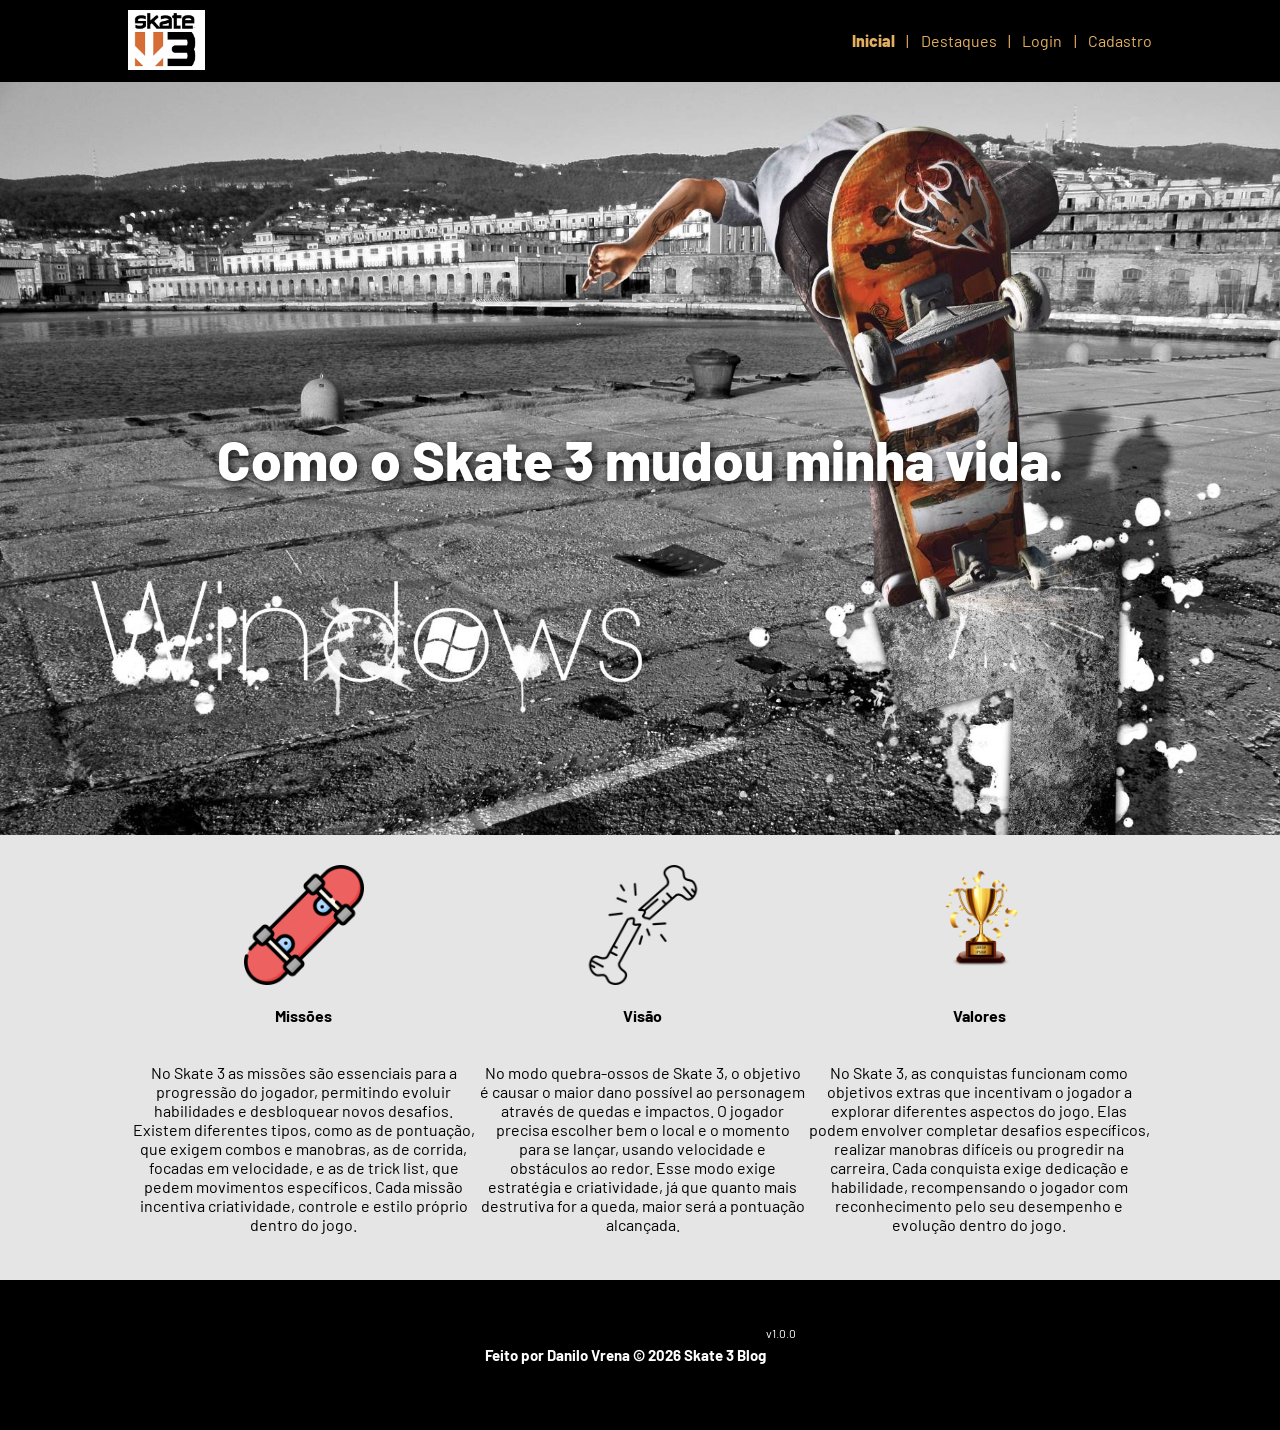
==== public/index.html @ 99260141 "adicionando a home juntamente ao seu css" ====
<!DOCTYPE html>
<html lang="en">

<head>
  <meta charset="UTF-8">
  <meta http-equiv="X-UA-Compatible" content="IE=edge">
  <meta name="viewport" content="width=device-width, initial-scale=1.0">

  <title>AquaTech | Página Inicial</title>

  <script src="./js/sessao.js"></script>

  <link rel="stylesheet" href="./css/estilo.css">
  <link rel="icon" href="./assets/icon/favicon2.ico">
  <link rel="preconnect" href="https://fonts.gstatic.com">
</head>

<body>
  <div class="header">
    <div class="container">
      <div class="logo">
        <img src="./assets/imgs/logo_Skate3.png">
      </div>
      <ul class="navbar">
        <li class="agora">
          <a href="#">Inicial</a>
        </li>
        <li>|</li>
        <li>
          <a href="simulador.html">Destaques</a>
        </li>
        <li>|</li>
        <li>
          <a href="login.html">Login</a>
        </li>
        <li>|</li>
        <li>
          <a href="cadastro.html">Cadastro</a>
        </li>
      </ul>
    </div>
  </div>

  <div class="banner">
    <div class="container">
      <p>Como o <span>Skate 3</span> mudou minha <span>vida</span>.</p>
    </div>
  </div>

  <div class="social">
    <div class="container">
      <div class="boxes">
        <div class="box">
          <img src="assets/imgs/skateicon.jpg">
          <h4>Missões</h4>
          <p>No Skate 3 as missões são essenciais para a progressão do jogador, permitindo evoluir habilidades e
            desbloquear novos desafios. Existem diferentes tipos, como as de pontuação, que exigem combos e manobras, as
            de corrida, focadas em velocidade, e as de trick list, que pedem movimentos específicos. Cada missão
            incentiva criatividade, controle e estilo próprio dentro do jogo.</p>
        </div>
        <div class="box">
          <img src="assets/imgs/ossosicon.jpg">
          <h4>Visão</h4>
          <p>No modo quebra-ossos de Skate 3, o objetivo é causar o maior dano possível ao personagem através de quedas
            e impactos. O jogador precisa escolher bem o local e o momento para se lançar, usando velocidade e
            obstáculos ao redor. Esse modo exige estratégia e criatividade, já que quanto mais destrutiva for a queda,
            maior será a pontuação alcançada.</p>
        </div>
        <div class="box">
          <img src="assets/imgs/trofeuicon.jpg">
          <h4>Valores</h4>
          <p>No Skate 3, as conquistas funcionam como objetivos extras que incentivam o jogador a explorar diferentes
            aspectos do jogo. Elas podem envolver completar desafios específicos, realizar manobras difíceis ou
            progredir na carreira. Cada conquista exige dedicação e habilidade, recompensando o jogador com
            reconhecimento pelo seu desempenho e evolução dentro do jogo.</p>
        </div>
      </div>
    </div>
  </div>

  <div class="footer">
    <div class="container">
      <h4>Feito por Danilo Vrena © 2026 Skate 3 Blog</h4>
      <span class="version">v1.0.0</span>
    </div>
  </div>
</body>

</html>
---- public/css/estilo.css ----
@import url('https://fonts.googleapis.com/css2?family=Barlow:ital,wght@0,100;0,200;0,300;0,400;0,500;0,600;0,700;0,800;0,900;1,100;1,200;1,300;1,400;1,500;1,600;1,700;1,800;1,900&display=swap');

body {
  margin: 0;
  padding: 0;
  font-family: 'Barlow', 'Segoe UI', 'Segoe UI', Tahoma, Geneva, Verdana, sans-serif;
  background-color: black;
}

:root {
  --tamanho-header: 80px;
  --tamanho-banner: calc(100vh - var(--tamanho-header) - var(--tamanho-footer) - 2px);
  --tamanho-simulador: calc(100vh - var(--tamanho-header) - var(--tamanho-footer) - 2px);
  --tamanho-login: calc(100vh - var(--tamanho-header) - var(--tamanho-footer) - 2px);
  --tamanho-footer: 65px;
}

.container {
  display: flex;
  width: 80%;
  margin: auto;

}

.header {
  height: var(--tamanho-header);
  border-bottom: 2px solid black;
  background-color: black;
}

.header .container {
  justify-content: space-between;
  align-items: center;
  height: 100%;       
  padding: 0 20px;  
}

.header a {
  text-decoration: none;
  color: #e3b062;
}

.agora {
  font-weight: 800;
}

.navbar {
  width: 300px;
  display: flex;
  align-items: center;
  justify-content: space-between;
  list-style: none;
  color: #e3b062;
}

.titulo {
  color: #32b9cd;
  width: fit-content;
  font-weight: 500;
}

.header h1 {
  margin: 0;
  height: 80px;
}


.logo img {
  height: 60px;
  display: flex;
  align-items: flex-start;
  margin-right: 10px;
}

/* BANNER */

.banner {
  height: var(--tamanho-banner);
  color: white;
  background-image: url('../assets/imgs/backGroundskate3.jpg');
  background-size: cover;
}

.banner .container {
  display: flex;
  justify-content: center;
  align-items: center;
  height: 100%;
}

.banner .container p {
  color: white;
  font-weight: 800;
  font-size: 55px;
  text-align: center;
  text-shadow: 2px 2px 10px black;
}


.banner .container span {
  font-weight: 800;
}

/* MISSÃO VISÃO VALORES */

.social {
  background-color: #e5e5e5;
  display: flex;
}

.social .container {
  justify-content: center;
}

.box img {
  width: 170px;
}

.social .container .boxes {
  display: flex;
  justify-content: space-between;
  width: 100%;
  padding: 30px 0;
}

.social p {
  text-align: center;
}

.box {
  display: flex;
  flex-direction: column;
  align-items: center;
}

.box img {
  width: 120px;
  height: 120px;
  object-fit: contain;
}

/* FOOTER */

.footer {
  background-color: black;
  height: 150px;
  color: #fff;
  display: flex;
  font-size: 15px;
}

.footer .container {
  justify-content: center;
  text-align: center;
}

.footer .container .version {
  font-size: 12px;
}

/* LOGIN */

.login {
  height: var(--tamanho-login);
  background-image: url('../assets/imgs/bg-jelly-fish-para-home.png');
  background-size: cover;
}

.login .container {
  justify-content: center;
  align-items: center;
  height: 100%;
}

.card {
  width: 50%;
  background-color: #e5e5e5;
  border-radius: 10px;
  display: flex;
  align-items: center;
  justify-content: space-evenly;
  color: palevioletred;
  flex-direction: column;
  height: fit-content;
  padding: 20px 0;
}

.card h2 {
  margin: 0;
  font-size: 30px;
}

.formulario {
  display: flex;
  height: 90%;
  width: 80%;
  justify-content: space-around;
  flex-direction: column;
}

.formulario span {
  font-size: 15px;
  font-weight: 800;
}

.formulario input {
  border: 2px solid #32b9cd;
  text-align: center;
  border-radius: 10px;
  margin: 0;
}

.formulario select {
  border: 2px solid #32b9cd;
  background-color: white;
  color: gray;
  height: 36px;
  text-align: center;
  border-radius: 10px;
  margin: 0;
}

.campo {
  display: flex;
  flex-direction: column;
  justify-content: start;
  padding: 5px 0;
}

.botao {
  cursor: pointer;
  font-family: "Barlow", sans-serif;
  border: 0;
  border-radius: 5px;
  font-weight: 600;
  font-size: 18px;
  color: #fff;
  background-color: #ED145B;
  width: 120px;
  height: 30px;
  align-self: center;
  margin-top: 20px;
}

.loading-div {
  width: 50px;
  display: none;
}

.loading-div img {
  height: 50px;
  width: 50px;
}

#div_erros_login {
  display: none
}

/* FORMULARIO */

.alerta_erro{
  display: flex;
  justify-content: flex-end;
}

.card_erro {
  display: none;
  background-color: #fff;
  color: black;
  width: 230px;
  position: fixed;
  border-radius: 4px;
  border: #ED145B 3px solid;
  padding: 10px;
  margin-right: 10%;
}

.card_erro #mensagem_erro{
  font-weight: 500;
  font-size: 20px;
}

.formulario .tipo_campo {
  font-size: 20px;
  font-weight: 600 !important;
}

.formulario {
  display: flex;
  flex-direction: column;
}

input {
  margin-bottom: 10px;
  border: 2px solid #32b9cd;
  padding: 10px;
  text-align: center;
  border-radius: 10px;
}

.btn {
  font-family: "Barlow", sans-serif;
  border: 0;
  border-radius: 5px;
  font-weight: 600;
  font-size: 18px;
  padding: 10px 15px;
  color: white;
  background-color: #ED145B;
  width: 120px;
  align-self: center;
  margin-top: 5px;
}

.loading-div {
  width: 50px;
  margin: auto;
  display: none;
}

.loading-div img {
  height: 50px;
  width: 50px;
}

/* SIMULADOR */

.simulador {
  color: white;
}

.simulador .container {
  flex-direction: column;
  overflow: scroll; 
  height: var(--tamanho-simulador);
}

/* ALERTA */

#alerta {
  position: absolute;
  right: 0;
  bottom: 0;
}

.mensagem-alarme {
  background-color: white;
  border-radius: 5px;
  width: 300px;
  height: 80px;
  margin: 10px;
  padding: 10px 0;
  display: flex;
  justify-content: space-evenly;
  align-items: center;
}

.mensagem-alarme h3 {
  font-size: 14px;
  margin: 0;
}

.mensagem-alarme .informacao {
  width: 66%;
}

.alarme-sino {
  width: 48px;
  height: 48px;
  animation-name: bell;
  animation-duration: 4s;
  background-image: url('https://cdn-icons-png.flaticon.com/512/1157/1157000.png');
  background-size: cover;
  animation-iteration-count: infinite;
}

@keyframes bell {
  0%   {transform: rotate(25deg)}
  25%  {transform: rotate(-25deg)}
  50%  {transform: rotate(25deg)}
  75%  {transform: rotate(-25deg)}
  100% {transform: rotate(25deg)}
}
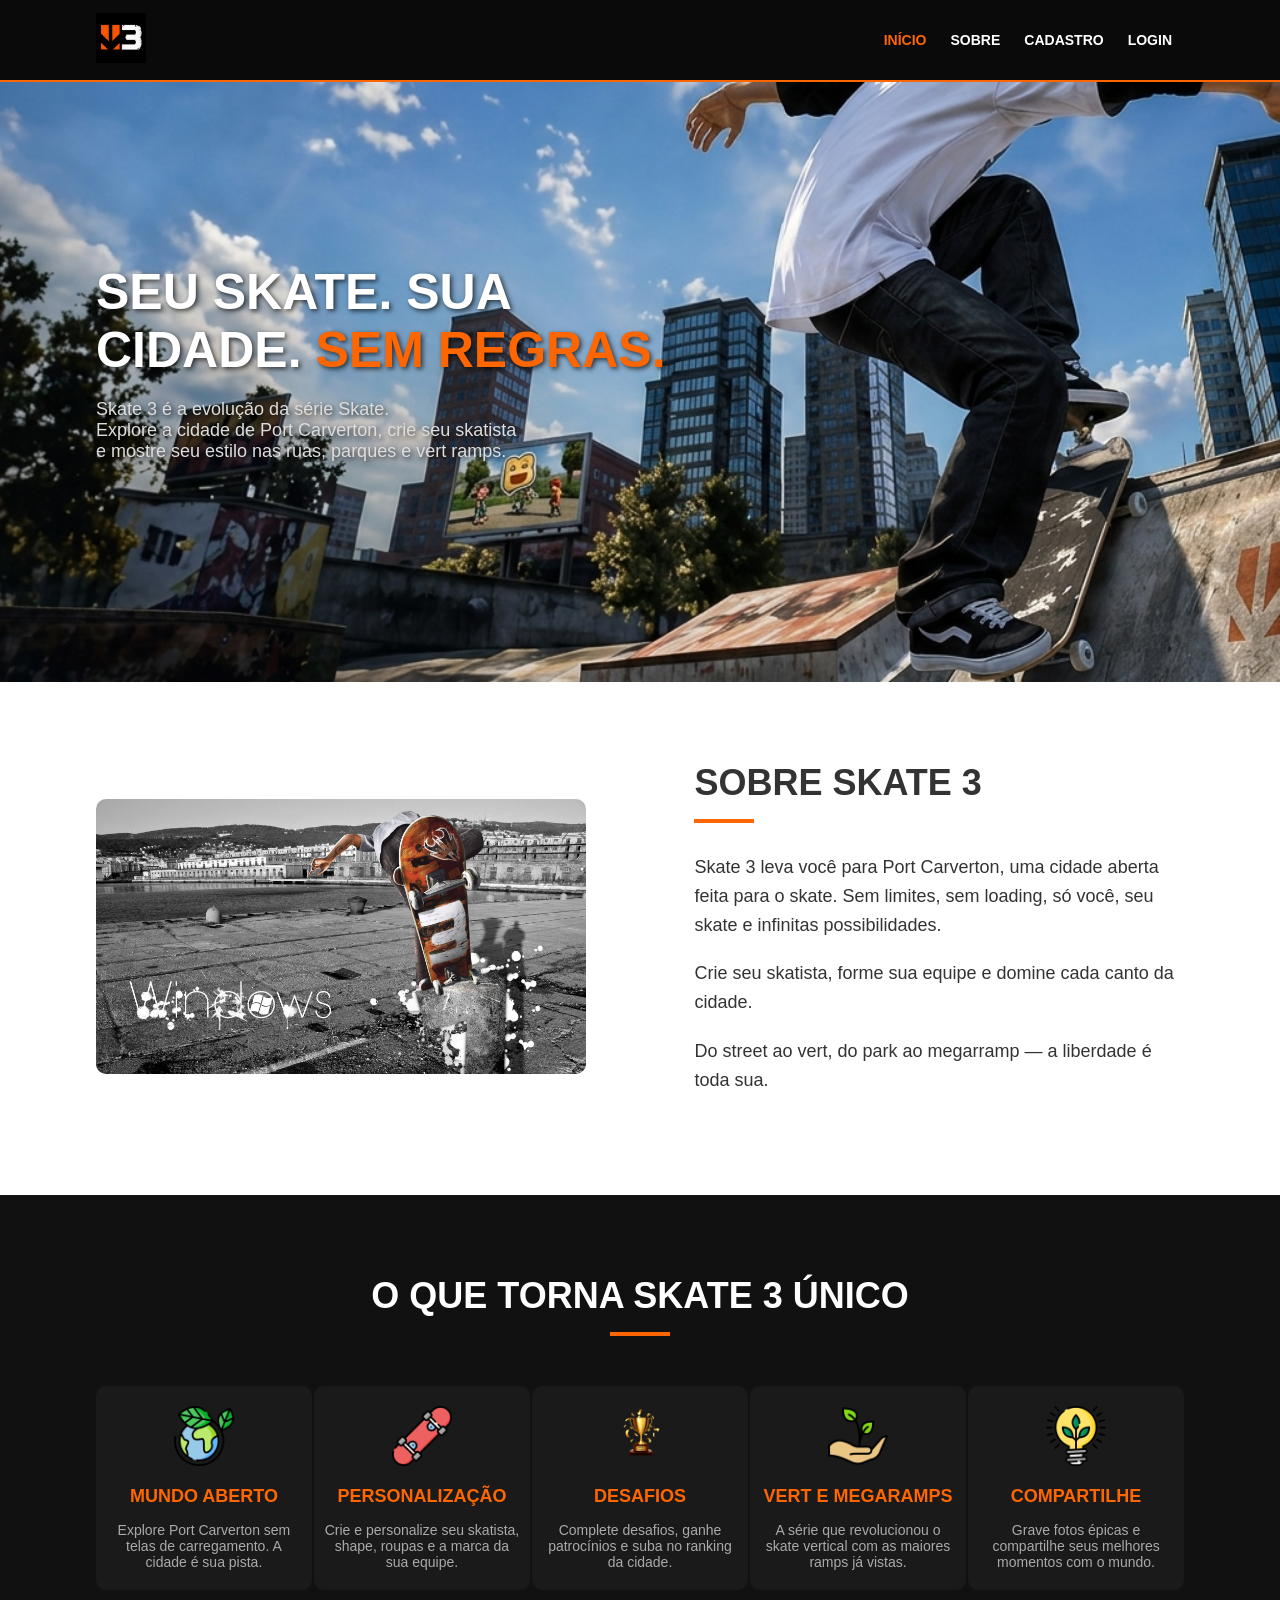
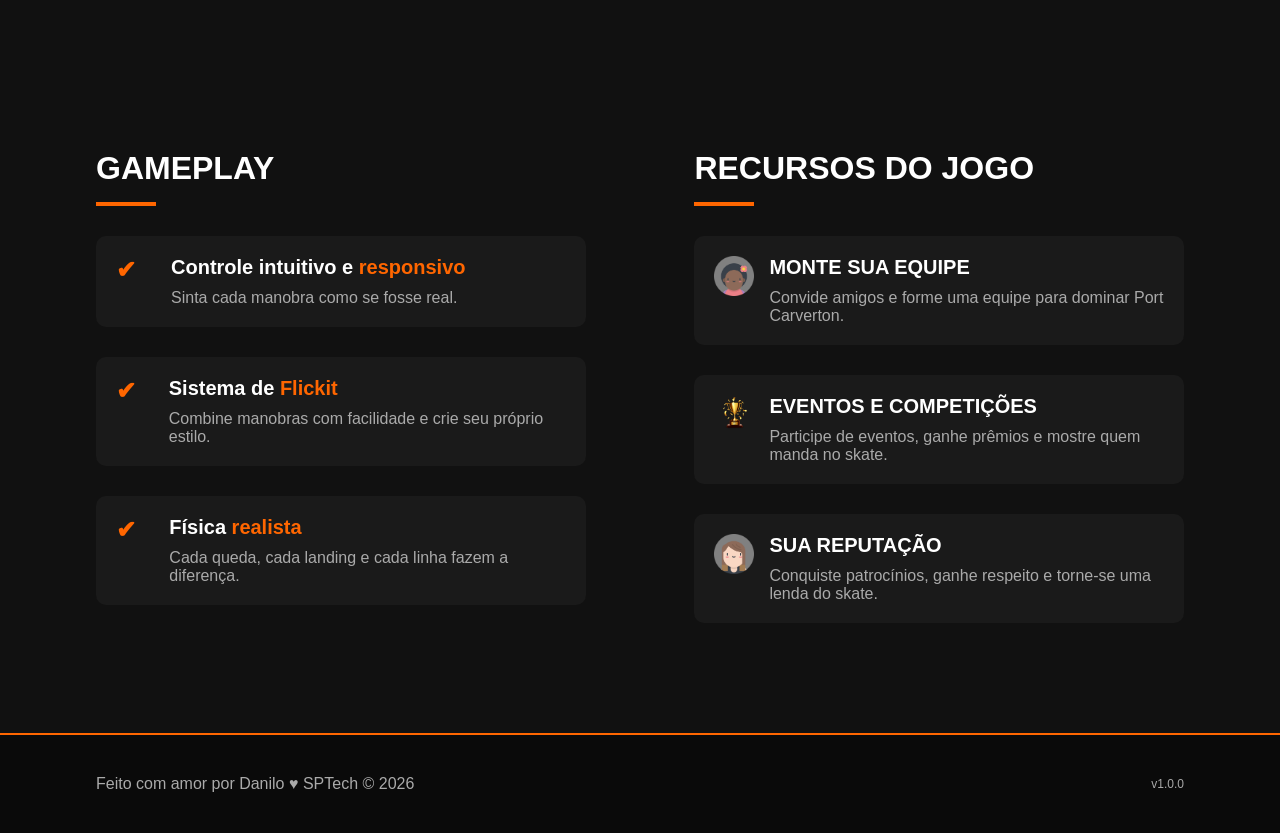
==== commit 5e726008: "home v2" ====
--- a/public/index.html
+++ b/public/index.html
@@ -1,89 +1,159 @@
-<!DOCTYPE html>
-<html lang="en">
-
-<head>
-  <meta charset="UTF-8">
-  <meta http-equiv="X-UA-Compatible" content="IE=edge">
-  <meta name="viewport" content="width=device-width, initial-scale=1.0">
-
-  <title>AquaTech | Página Inicial</title>
-
-  <script src="./js/sessao.js"></script>
-
-  <link rel="stylesheet" href="./css/estilo.css">
-  <link rel="icon" href="./assets/icon/favicon2.ico">
-  <link rel="preconnect" href="https://fonts.gstatic.com">
-</head>
-
-<body>
-  <div class="header">
-    <div class="container">
-      <div class="logo">
-        <img src="./assets/imgs/logo_Skate3.png">
-      </div>
-      <ul class="navbar">
-        <li class="agora">
-          <a href="#">Inicial</a>
-        </li>
-        <li>|</li>
-        <li>
-          <a href="simulador.html">Destaques</a>
-        </li>
-        <li>|</li>
-        <li>
-          <a href="login.html">Login</a>
-        </li>
-        <li>|</li>
-        <li>
-          <a href="cadastro.html">Cadastro</a>
-        </li>
-      </ul>
-    </div>
-  </div>
-
-  <div class="banner">
-    <div class="container">
-      <p>Como o <span>Skate 3</span> mudou minha <span>vida</span>.</p>
-    </div>
-  </div>
-
-  <div class="social">
-    <div class="container">
-      <div class="boxes">
-        <div class="box">
-          <img src="assets/imgs/skateicon.jpg">
-          <h4>Missões</h4>
-          <p>No Skate 3 as missões são essenciais para a progressão do jogador, permitindo evoluir habilidades e
-            desbloquear novos desafios. Existem diferentes tipos, como as de pontuação, que exigem combos e manobras, as
-            de corrida, focadas em velocidade, e as de trick list, que pedem movimentos específicos. Cada missão
-            incentiva criatividade, controle e estilo próprio dentro do jogo.</p>
-        </div>
-        <div class="box">
-          <img src="assets/imgs/ossosicon.jpg">
-          <h4>Visão</h4>
-          <p>No modo quebra-ossos de Skate 3, o objetivo é causar o maior dano possível ao personagem através de quedas
-            e impactos. O jogador precisa escolher bem o local e o momento para se lançar, usando velocidade e
-            obstáculos ao redor. Esse modo exige estratégia e criatividade, já que quanto mais destrutiva for a queda,
-            maior será a pontuação alcançada.</p>
-        </div>
-        <div class="box">
-          <img src="assets/imgs/trofeuicon.jpg">
-          <h4>Valores</h4>
-          <p>No Skate 3, as conquistas funcionam como objetivos extras que incentivam o jogador a explorar diferentes
-            aspectos do jogo. Elas podem envolver completar desafios específicos, realizar manobras difíceis ou
-            progredir na carreira. Cada conquista exige dedicação e habilidade, recompensando o jogador com
-            reconhecimento pelo seu desempenho e evolução dentro do jogo.</p>
-        </div>
-      </div>
-    </div>
-  </div>
-
-  <div class="footer">
-    <div class="container">
-      <h4>Feito por Danilo Vrena © 2026 Skate 3 Blog</h4>
-      <span class="version">v1.0.0</span>
-    </div>
-  </div>
-</body>
-
+<!DOCTYPE html>
+<html lang="pt-br">
+
+<head>
+  <meta charset="UTF-8">
+  <meta http-equiv="X-UA-Compatible" content="IE=edge">
+  <meta name="viewport" content="width=device-width, initial-scale=1.0">
+  <title>Skate 3 | Oficial</title>
+  <link rel="stylesheet" href="./css/estilo.css">
+  <link rel="icon" href="./assets/imgs/skateicon.jpg">
+</head>
+
+<body>
+
+  <div class="header">
+    <div class="container">
+      <div class="logo">
+        <img src="./assets/imgs/logoFinalSkate3.png" alt="Skate 3 Logo">
+      </div>
+      <ul class="navbar">
+        <li class="agora"><a href="#inicio">INÍCIO</a></li>
+        <li><a href="#sobre">SOBRE</a></li>
+        <li><a href="#">CADASTRO</a></li>
+        <li><a href="#">LOGIN</a></li>
+      </ul>
+    </div>
+  </div>
+
+  <div id="inicio" class="banner">
+    <div class="container">
+      <div class="banner-content">
+        <h1>SEU SKATE. SUA CIDADE. <span>SEM REGRAS.</span></h1>
+        <p>Skate 3 é a evolução da série Skate.<br>
+          Explore a cidade de Port Carverton, crie seu skatista<br>
+          e mostre seu estilo nas ruas, parques e vert ramps.</p>
+        <div class="botoes">
+        </div>
+      </div>
+    </div>
+  </div>
+
+  <div id="sobre" class="sobre">
+    <div class="container">
+      <div class="sobre-img">
+        <img src="./assets/imgs/backGroundskate3.jpg" alt="Skate 3 Sobre">
+      </div>
+      <div class="sobre-text">
+        <h2>SOBRE SKATE 3</h2>
+        <div class="linha-laranja"></div>
+        <p>Skate 3 leva você para Port Carverton, uma cidade aberta feita para o skate. Sem limites, sem loading, só
+          você, seu skate e infinitas possibilidades.</p>
+        <p>Crie seu skatista, forme sua equipe e domine cada canto da cidade.</p>
+        <p>Do street ao vert, do park ao megarramp — a liberdade é toda sua.</p>
+      </div>
+    </div>
+  </div>
+
+  <div class="features">
+    <div class="container flex-column">
+      <h2>O QUE TORNA SKATE 3 ÚNICO</h2>
+      <div class="linha-laranja"></div>
+      <div class="boxes">
+        <div class="box">
+          <img src="./assets/imgs/planet-earth_color.png" alt="Mundo Aberto">
+          <h4>MUNDO ABERTO</h4>
+          <p>Explore Port Carverton sem telas de carregamento. A cidade é sua pista.</p>
+        </div>
+        <div class="box">
+          <img src="./assets/imgs/skateicon.jpg" alt="Personalização">
+          <h4>PERSONALIZAÇÃO</h4>
+          <p>Crie e personalize seu skatista, shape, roupas e a marca da sua equipe.</p>
+        </div>
+        <div class="box">
+          <img src="./assets/imgs/trofeuicon.jpg" alt="Desafios">
+          <h4>DESAFIOS</h4>
+          <p>Complete desafios, ganhe patrocínios e suba no ranking da cidade.</p>
+        </div>
+        <div class="box">
+          <img src="./assets/imgs/growth_color.png" alt="Vert e Megaramps">
+          <h4>VERT E MEGARAMPS</h4>
+          <p>A série que revolucionou o skate vertical com as maiores ramps já vistas.</p>
+        </div>
+        <div class="box">
+          <img src="./assets/imgs/lightbulb_color.png" alt="Compartilhe">
+          <h4>COMPARTILHE</h4>
+          <p>Grave fotos épicas e compartilhe seus melhores momentos com o mundo.</p>
+        </div>
+      </div>
+    </div>
+  </div>
+  <div class="gameplay-evolucao">
+    <div class="container">
+
+      <div class="coluna">
+        <h2>GAMEPLAY</h2>
+        <div class="linha-laranja"></div>
+        <div class="item-lista">
+          <span class="icone-check">✔</span>
+          <div class="texto">
+            <h4>Controle intuitivo e <span>responsivo</span></h4>
+            <p>Sinta cada manobra como se fosse real.</p>
+          </div>
+        </div>
+        <div class="item-lista">
+          <span class="icone-check">✔</span>
+          <div class="texto">
+            <h4>Sistema de <span>Flickit</span></h4>
+            <p>Combine manobras com facilidade e crie seu próprio estilo.</p>
+          </div>
+        </div>
+        <div class="item-lista">
+          <span class="icone-check">✔</span>
+          <div class="texto">
+            <h4>Física <span>realista</span></h4>
+            <p>Cada queda, cada landing e cada linha fazem a diferença.</p>
+          </div>
+        </div>
+      </div>
+
+      <div class="coluna">
+        <h2>RECURSOS DO JOGO</h2>
+        <div class="linha-laranja"></div>
+        <div class="item-lista">
+          <img src="./assets/imgs/pessoa1.png" alt="Equipe" class="icone-img">
+          <div class="texto">
+            <h4>MONTE SUA EQUIPE</h4>
+            <p>Convide amigos e forme uma equipe para dominar Port Carverton.</p>
+          </div>
+        </div>
+        <div class="item-lista">
+          <img src="./assets/imgs/trofeuicon.jpg" alt="Eventos" class="icone-img">
+          <div class="texto">
+            <h4>EVENTOS E COMPETIÇÕES</h4>
+            <p>Participe de eventos, ganhe prêmios e mostre quem manda no skate.</p>
+          </div>
+        </div>
+        <div class="item-lista">
+          <img src="./assets/imgs/pessoa2.png" alt="Reputação" class="icone-img">
+          <div class="texto">
+            <h4>SUA REPUTAÇÃO</h4>
+            <p>Conquiste patrocínios, ganhe respeito e torne-se uma lenda do skate.</p>
+          </div>
+        </div>
+      </div>
+
+    </div>
+  </div>
+  <div class="footer">
+    <div class="container">
+      <div class="footer-content">
+        <p>Feito com amor por Danilo &hearts; SPTech &copy; 2026</p>
+        <span class="version">v1.0.0</span>
+      </div>
+    </div>
+  </div>
+
+</body>
+
 </html>
--- a/public/css/estilo.css
+++ b/public/css/estilo.css
@@ -1,383 +1,268 @@
-@import url('https://fonts.googleapis.com/css2?family=Barlow:ital,wght@0,100;0,200;0,300;0,400;0,500;0,600;0,700;0,800;0,900;1,100;1,200;1,300;1,400;1,500;1,600;1,700;1,800;1,900&display=swap');
-
-body {
-  margin: 0;
-  padding: 0;
-  font-family: 'Barlow', 'Segoe UI', 'Segoe UI', Tahoma, Geneva, Verdana, sans-serif;
-  background-color: black;
-}
-
-:root {
-  --tamanho-header: 80px;
-  --tamanho-banner: calc(100vh - var(--tamanho-header) - var(--tamanho-footer) - 2px);
-  --tamanho-simulador: calc(100vh - var(--tamanho-header) - var(--tamanho-footer) - 2px);
-  --tamanho-login: calc(100vh - var(--tamanho-header) - var(--tamanho-footer) - 2px);
-  --tamanho-footer: 65px;
-}
-
-.container {
-  display: flex;
-  width: 80%;
-  margin: auto;
-
-}
-
-.header {
-  height: var(--tamanho-header);
-  border-bottom: 2px solid black;
-  background-color: black;
-}
-
-.header .container {
-  justify-content: space-between;
-  align-items: center;
-  height: 100%;       
-  padding: 0 20px;  
-}
-
-.header a {
-  text-decoration: none;
-  color: #e3b062;
-}
-
-.agora {
-  font-weight: 800;
-}
-
-.navbar {
-  width: 300px;
-  display: flex;
-  align-items: center;
-  justify-content: space-between;
-  list-style: none;
-  color: #e3b062;
-}
-
-.titulo {
-  color: #32b9cd;
-  width: fit-content;
-  font-weight: 500;
-}
-
-.header h1 {
-  margin: 0;
-  height: 80px;
-}
-
-
-.logo img {
-  height: 60px;
-  display: flex;
-  align-items: flex-start;
-  margin-right: 10px;
-}
-
-/* BANNER */
-
-.banner {
-  height: var(--tamanho-banner);
-  color: white;
-  background-image: url('../assets/imgs/backGroundskate3.jpg');
-  background-size: cover;
-}
-
-.banner .container {
-  display: flex;
-  justify-content: center;
-  align-items: center;
-  height: 100%;
-}
-
-.banner .container p {
-  color: white;
-  font-weight: 800;
-  font-size: 55px;
-  text-align: center;
-  text-shadow: 2px 2px 10px black;
-}
-
-
-.banner .container span {
-  font-weight: 800;
-}
-
-/* MISSÃO VISÃO VALORES */
-
-.social {
-  background-color: #e5e5e5;
-  display: flex;
-}
-
-.social .container {
-  justify-content: center;
-}
-
-.box img {
-  width: 170px;
-}
-
-.social .container .boxes {
-  display: flex;
-  justify-content: space-between;
-  width: 100%;
-  padding: 30px 0;
-}
-
-.social p {
-  text-align: center;
-}
-
-.box {
-  display: flex;
-  flex-direction: column;
-  align-items: center;
-}
-
-.box img {
-  width: 120px;
-  height: 120px;
-  object-fit: contain;
-}
-
-/* FOOTER */
-
-.footer {
-  background-color: black;
-  height: 150px;
-  color: #fff;
-  display: flex;
-  font-size: 15px;
-}
-
-.footer .container {
-  justify-content: center;
-  text-align: center;
-}
-
-.footer .container .version {
-  font-size: 12px;
-}
-
-/* LOGIN */
-
-.login {
-  height: var(--tamanho-login);
-  background-image: url('../assets/imgs/bg-jelly-fish-para-home.png');
-  background-size: cover;
-}
-
-.login .container {
-  justify-content: center;
-  align-items: center;
-  height: 100%;
-}
-
-.card {
-  width: 50%;
-  background-color: #e5e5e5;
-  border-radius: 10px;
-  display: flex;
-  align-items: center;
-  justify-content: space-evenly;
-  color: palevioletred;
-  flex-direction: column;
-  height: fit-content;
-  padding: 20px 0;
-}
-
-.card h2 {
-  margin: 0;
-  font-size: 30px;
-}
-
-.formulario {
-  display: flex;
-  height: 90%;
-  width: 80%;
-  justify-content: space-around;
-  flex-direction: column;
-}
-
-.formulario span {
-  font-size: 15px;
-  font-weight: 800;
-}
-
-.formulario input {
-  border: 2px solid #32b9cd;
-  text-align: center;
-  border-radius: 10px;
-  margin: 0;
-}
-
-.formulario select {
-  border: 2px solid #32b9cd;
-  background-color: white;
-  color: gray;
-  height: 36px;
-  text-align: center;
-  border-radius: 10px;
-  margin: 0;
-}
-
-.campo {
-  display: flex;
-  flex-direction: column;
-  justify-content: start;
-  padding: 5px 0;
-}
-
-.botao {
-  cursor: pointer;
-  font-family: "Barlow", sans-serif;
-  border: 0;
-  border-radius: 5px;
-  font-weight: 600;
-  font-size: 18px;
-  color: #fff;
-  background-color: #ED145B;
-  width: 120px;
-  height: 30px;
-  align-self: center;
-  margin-top: 20px;
-}
-
-.loading-div {
-  width: 50px;
-  display: none;
-}
-
-.loading-div img {
-  height: 50px;
-  width: 50px;
-}
-
-#div_erros_login {
-  display: none
-}
-
-/* FORMULARIO */
-
-.alerta_erro{
-  display: flex;
-  justify-content: flex-end;
-}
-
-.card_erro {
-  display: none;
-  background-color: #fff;
-  color: black;
-  width: 230px;
-  position: fixed;
-  border-radius: 4px;
-  border: #ED145B 3px solid;
-  padding: 10px;
-  margin-right: 10%;
-}
-
-.card_erro #mensagem_erro{
-  font-weight: 500;
-  font-size: 20px;
-}
-
-.formulario .tipo_campo {
-  font-size: 20px;
-  font-weight: 600 !important;
-}
-
-.formulario {
-  display: flex;
-  flex-direction: column;
-}
-
-input {
-  margin-bottom: 10px;
-  border: 2px solid #32b9cd;
-  padding: 10px;
-  text-align: center;
-  border-radius: 10px;
-}
-
-.btn {
-  font-family: "Barlow", sans-serif;
-  border: 0;
-  border-radius: 5px;
-  font-weight: 600;
-  font-size: 18px;
-  padding: 10px 15px;
-  color: white;
-  background-color: #ED145B;
-  width: 120px;
-  align-self: center;
-  margin-top: 5px;
-}
-
-.loading-div {
-  width: 50px;
-  margin: auto;
-  display: none;
-}
-
-.loading-div img {
-  height: 50px;
-  width: 50px;
-}
-
-/* SIMULADOR */
-
-.simulador {
-  color: white;
-}
-
-.simulador .container {
-  flex-direction: column;
-  overflow: scroll; 
-  height: var(--tamanho-simulador);
-}
-
-/* ALERTA */
-
-#alerta {
-  position: absolute;
-  right: 0;
-  bottom: 0;
-}
-
-.mensagem-alarme {
-  background-color: white;
-  border-radius: 5px;
-  width: 300px;
-  height: 80px;
-  margin: 10px;
-  padding: 10px 0;
-  display: flex;
-  justify-content: space-evenly;
-  align-items: center;
-}
-
-.mensagem-alarme h3 {
-  font-size: 14px;
-  margin: 0;
-}
-
-.mensagem-alarme .informacao {
-  width: 66%;
-}
-
-.alarme-sino {
-  width: 48px;
-  height: 48px;
-  animation-name: bell;
-  animation-duration: 4s;
-  background-image: url('https://cdn-icons-png.flaticon.com/512/1157/1157000.png');
-  background-size: cover;
-  animation-iteration-count: infinite;
-}
-
-@keyframes bell {
-  0%   {transform: rotate(25deg)}
-  25%  {transform: rotate(-25deg)}
-  50%  {transform: rotate(25deg)}
-  75%  {transform: rotate(-25deg)}
-  100% {transform: rotate(25deg)}
+/* UTILITARIOS GERAIS */
+body {
+  margin: 0;
+  padding: 0;
+  font-family: Arial, Helvetica, sans-serif;
+  background-color: #0a0a0a;
+  color: #ffffff;
+}
+
+.container {
+  display: flex;
+  width: 85%;
+  margin: auto;
+}
+
+.flex-column {
+  flex-direction: column;
+  align-items: center;
+}
+
+.linha-laranja {
+  width: 60px;
+  height: 4px;
+  background-color: #ff6600;
+  margin-top: 15px;
+  margin-bottom: 30px;
+}
+
+/* HEADER */
+.header {
+  height: 80px;
+  background-color: #0a0a0a;
+  border-bottom: 2px solid #ff6600;
+}
+
+.header .container {
+  justify-content: space-between;
+  align-items: center;
+  height: 100%;
+}
+
+.logo img {
+  height: 50px;
+}
+
+.navbar {
+  display: flex;
+  align-items: center;
+  list-style: none;
+  padding: 0;
+  margin: 0;
+}
+
+.navbar li {
+  margin: 0 12px;
+}
+
+.navbar a {
+  text-decoration: none;
+  color: #ffffff;
+  font-weight: 600;
+  font-size: 14px;
+}
+
+.navbar a:hover, .navbar .agora a {
+  color: #ff6600;
+}
+
+/* BANNER */
+.banner {
+  height: 600px;
+  background-image: url('../assets/imgs/banner_limpo.png');
+  background-size: cover;
+  background-position: center;
+  display: flex;
+  align-items: center;
+}
+
+.banner-content {
+  width: 600px;
+  text-shadow: 2px 2px 5px rgba(0,0,0,0.7);
+}
+
+.banner h1 {
+  font-size: 50px;
+  font-weight: bold;
+  margin: 0;
+  margin-bottom: 20px;
+}
+
+.banner h1 span {
+  color: #ff6600;
+}
+
+.banner p {
+  font-size: 18px;
+  margin-bottom: 40px;
+  color: #dddddd;
+}
+
+
+/* SOBRE */
+.sobre {
+  background-color: #ffffff;
+  color: #333333;
+  padding: 80px 0;
+}
+
+.sobre .container {
+  align-items: center;
+  justify-content: space-between;
+}
+
+.sobre-img {
+  width: 45%;
+}
+
+.sobre-img img {
+  width: 100%;
+  border-radius: 10px;
+}
+
+.sobre-text {
+  width: 45%;
+}
+
+.sobre-text h2 {
+  font-size: 36px;
+  margin: 0;
+}
+
+.sobre-text p {
+  font-size: 18px;
+  line-height: 1.6;
+  margin-bottom: 20px;
+}
+
+/* FEATURES */
+.features {
+  background-color: #111111;
+  padding: 80px 0;
+  text-align: center;
+}
+
+.features h2 {
+  font-size: 36px;
+  margin: 0;
+}
+
+.boxes {
+  display: flex;
+  justify-content: space-between;
+  width: 100%;
+  margin-top: 20px;
+}
+
+.box {
+  width: 18%;
+  display: flex;
+  flex-direction: column;
+  align-items: center;
+  padding: 20px 10px;
+  background-color: #1a1a1a;
+  border-radius: 10px;
+}
+
+.box img {
+  width: 60px;
+  height: 60px;
+  margin-bottom: 20px;
+}
+
+.box h4 {
+  font-size: 18px;
+  margin: 0;
+  margin-bottom: 15px;
+  color: #ff6600;
+}
+
+.box p {
+  font-size: 14px;
+  color: #aaaaaa;
+  margin: 0;
+}
+
+/* GAMEPLAY & EVOLUCAO */
+.gameplay-evolucao {
+  background-color: #111111;
+  padding: 80px 0;
+}
+
+.gameplay-evolucao .container {
+  justify-content: space-between;
+}
+
+.coluna {
+  width: 45%;
+}
+
+.coluna h2 {
+  font-size: 32px;
+  margin: 0;
+}
+
+.item-lista {
+  display: flex;
+  align-items: flex-start;
+  margin-bottom: 30px;
+  background-color: #1a1a1a;
+  padding: 20px;
+  border-radius: 10px;
+}
+
+.icone-check {
+  color: #ff6600;
+  font-size: 24px;
+  font-weight: bold;
+  width: 40px;
+  margin-right: 15px;
+}
+
+.icone-img {
+  width: 40px;
+  height: 40px;
+  margin-right: 15px;
+}
+
+.texto h4 {
+  margin: 0;
+  margin-bottom: 10px;
+  font-size: 20px;
+}
+
+.texto h4 span {
+  color: #ff6600;
+}
+
+.texto p {
+  margin: 0;
+  color: #aaaaaa;
+}
+
+/* FOOTER */
+.footer {
+  background-color: #0a0a0a;
+  padding: 40px 0;
+  border-top: 2px solid #ff6600;
+}
+
+.footer-content {
+  width: 100%;
+  display: flex;
+  justify-content: space-between;
+  align-items: center;
+  color: #aaaaaa;
+}
+
+.footer p {
+  margin: 0;
+}
+
+.version {
+  font-size: 12px;
+}
+
+html {
+  scroll-behavior: smooth;
 }
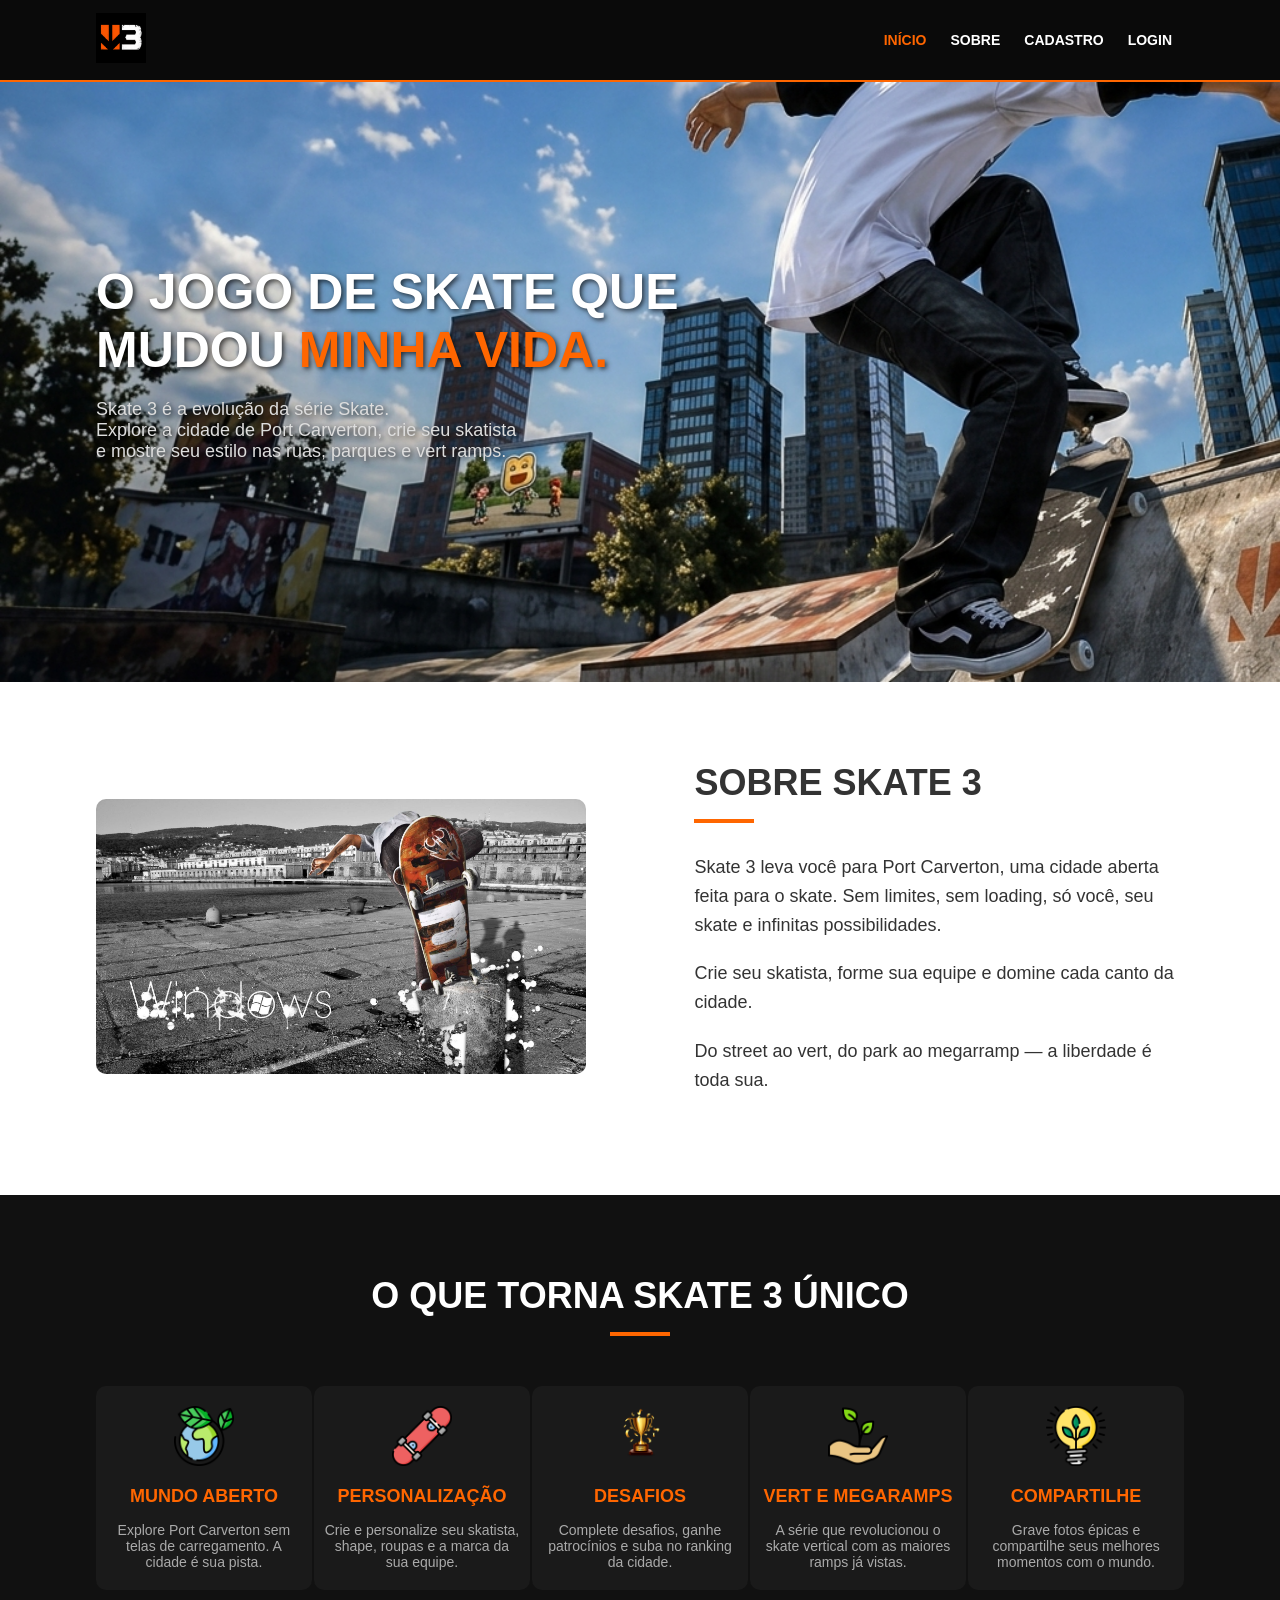
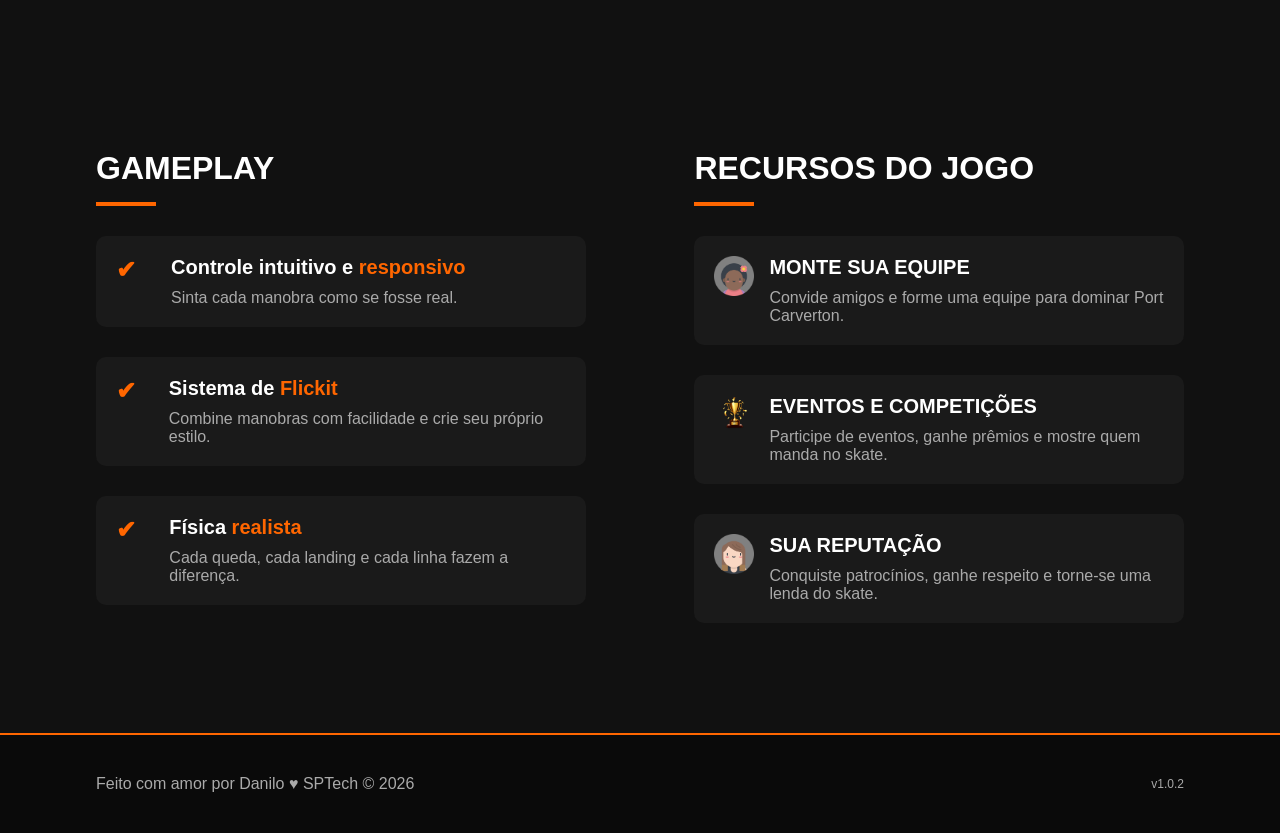
==== commit f0f8f410: "mudando alguns detalhes na home" ====
--- a/public/index.html
+++ b/public/index.html
@@ -29,7 +29,7 @@
   <div id="inicio" class="banner">
     <div class="container">
       <div class="banner-content">
-        <h1>SEU SKATE. SUA CIDADE. <span>SEM REGRAS.</span></h1>
+        <h1>O JOGO DE SKATE QUE MUDOU <span>MINHA VIDA.</span></h1>
         <p>Skate 3 é a evolução da série Skate.<br>
           Explore a cidade de Port Carverton, crie seu skatista<br>
           e mostre seu estilo nas ruas, parques e vert ramps.</p>
@@ -149,7 +149,7 @@
     <div class="container">
       <div class="footer-content">
         <p>Feito com amor por Danilo &hearts; SPTech &copy; 2026</p>
-        <span class="version">v1.0.0</span>
+        <span class="version">v1.0.2</span>
       </div>
     </div>
   </div>
